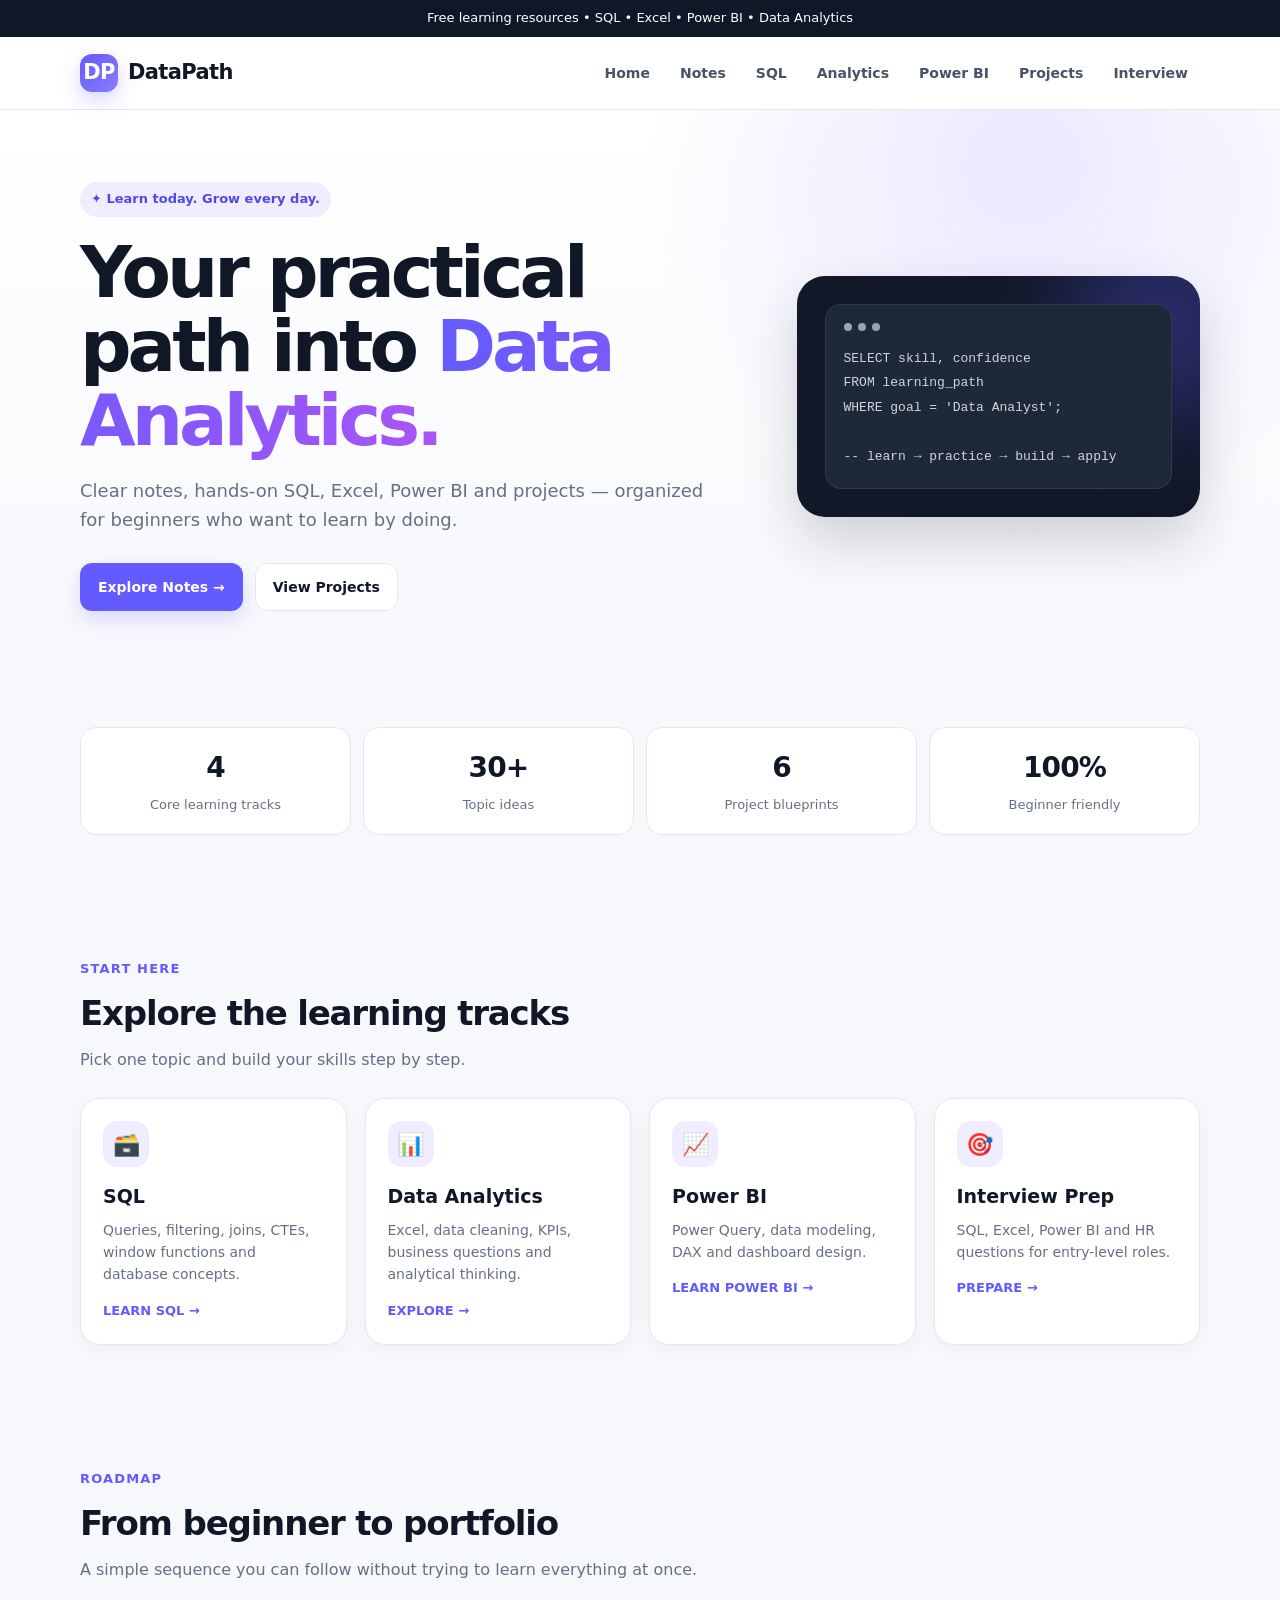
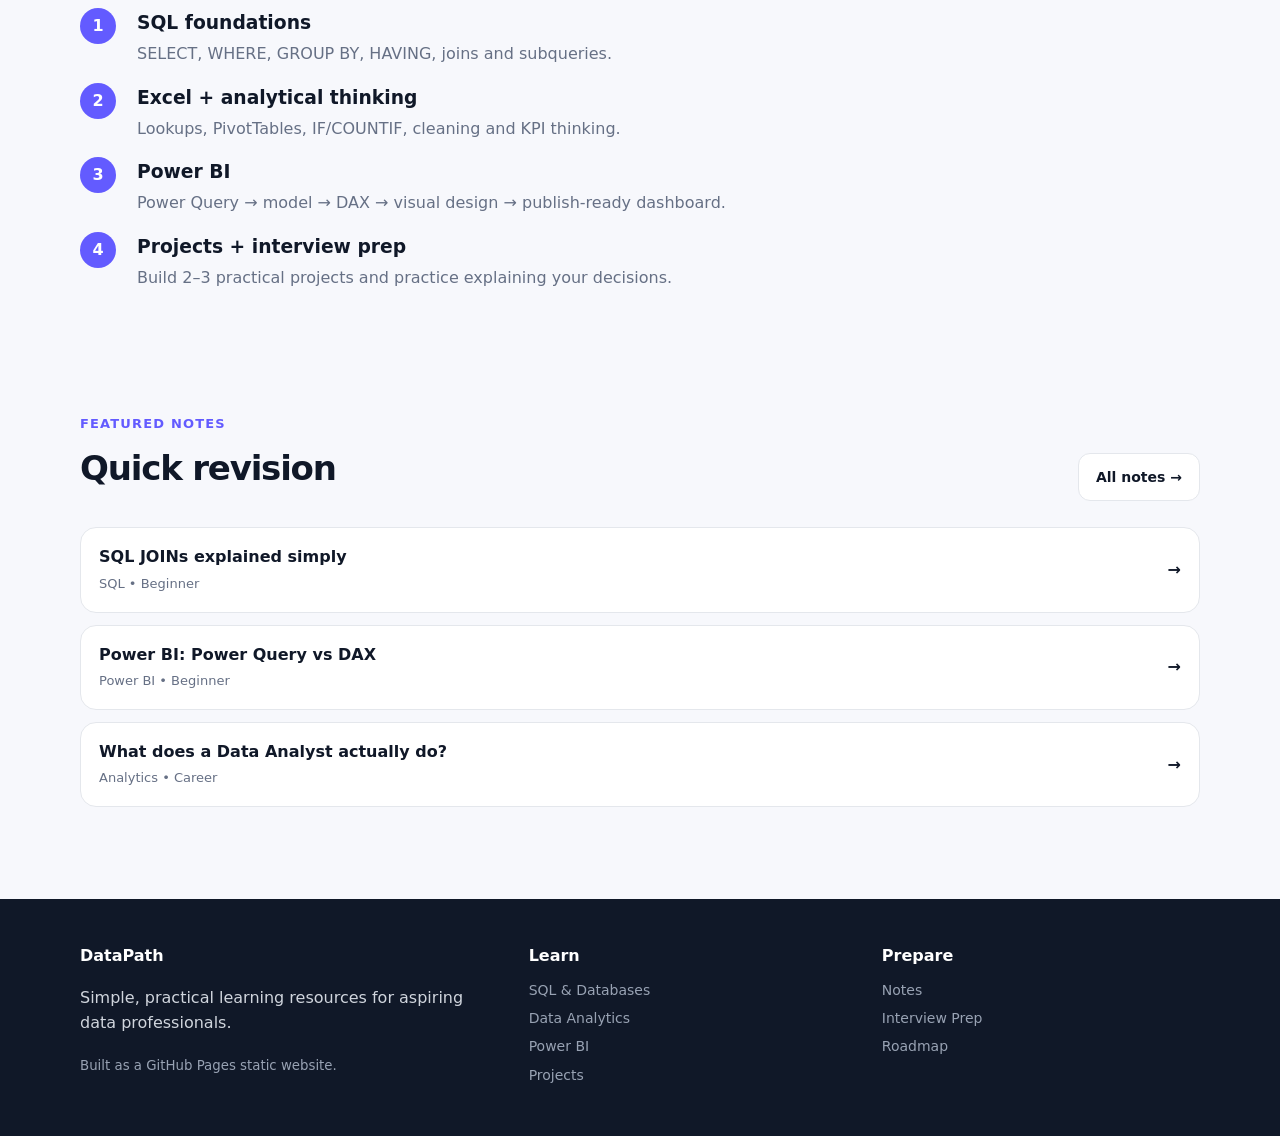
==== index.html @ 27630b2c "Add files via upload" ====
<!DOCTYPE html>
<html lang="en"><head><meta charset="UTF-8"><meta name="viewport" content="width=device-width,initial-scale=1.0">
<title>Home | DataPath</title><meta name="description" content="Practical SQL, Data Analytics and Power BI learning resources.">
<link rel="stylesheet" href="style.css"></head><body>
<div class="topbar">Free learning resources • SQL • Excel • Power BI • Data Analytics</div>
<nav class="nav">
  <div class="container nav-inner">
    <a class="brand" href="index.html"><span class="logo">DP</span>DataPath</a>
    <button class="menu-btn" aria-label="Open menu">☰</button>
    <div class="navlinks">
      <a href="index.html">Home</a>
      <a href="notes.html">Notes</a>
      <a href="sql.html">SQL</a>
      <a href="analytics.html">Analytics</a>
      <a href="powerbi.html">Power BI</a>
      <a href="projects.html">Projects</a>
      <a href="interview.html">Interview</a>
    </div>
  </div>
</nav>

<section class="hero"><div class="container hero-grid">
  <div>
    <span class="eyebrow">✦ Learn today. Grow every day.</span>
    <h1>Your practical path into <span class="gradient">Data Analytics.</span></h1>
    <p>Clear notes, hands-on SQL, Excel, Power BI and projects — organized for beginners who want to learn by doing.</p>
    <div class="actions"><a class="btn btn-primary" href="notes.html">Explore Notes →</a><a class="btn btn-secondary" href="projects.html">View Projects</a></div>
  </div>
  <div class="hero-card"><div class="code-window"><div class="dots"><span class="dot"></span><span class="dot"></span><span class="dot"></span></div>
  <div class="code">SELECT skill, confidence<br>FROM learning_path<br>WHERE goal = 'Data Analyst';<br><br>-- learn → practice → build → apply</div></div></div>
</div></section>

<section class="section"><div class="container">
  <div class="stats"><div class="stat"><strong>4</strong><span>Core learning tracks</span></div><div class="stat"><strong>30+</strong><span>Topic ideas</span></div><div class="stat"><strong>6</strong><span>Project blueprints</span></div><div class="stat"><strong>100%</strong><span>Beginner friendly</span></div></div>
</div></section>

<section class="section"><div class="container">
 <div class="section-head"><div><div class="kicker">Start here</div><h2>Explore the learning tracks</h2><p class="lead">Pick one topic and build your skills step by step.</p></div></div>
 <div class="grid grid-4">
  <div class="card"><div class="icon">🗃️</div><h3>SQL</h3><p>Queries, filtering, joins, CTEs, window functions and database concepts.</p><a class="card-link" href="sql.html">LEARN SQL →</a></div>
  <div class="card"><div class="icon">📊</div><h3>Data Analytics</h3><p>Excel, data cleaning, KPIs, business questions and analytical thinking.</p><a class="card-link" href="analytics.html">EXPLORE →</a></div>
  <div class="card"><div class="icon">📈</div><h3>Power BI</h3><p>Power Query, data modeling, DAX and dashboard design.</p><a class="card-link" href="powerbi.html">LEARN POWER BI →</a></div>
  <div class="card"><div class="icon">🎯</div><h3>Interview Prep</h3><p>SQL, Excel, Power BI and HR questions for entry-level roles.</p><a class="card-link" href="interview.html">PREPARE →</a></div>
 </div>
</div></section>

<section class="section" id="roadmap"><div class="container">
 <div class="section-head"><div><div class="kicker">Roadmap</div><h2>From beginner to portfolio</h2><p class="lead">A simple sequence you can follow without trying to learn everything at once.</p></div></div>
 <div class="timeline">
  <div class="step"><div class="step-num">1</div><div><h3>SQL foundations</h3><p>SELECT, WHERE, GROUP BY, HAVING, joins and subqueries.</p></div></div>
  <div class="step"><div class="step-num">2</div><div><h3>Excel + analytical thinking</h3><p>Lookups, PivotTables, IF/COUNTIF, cleaning and KPI thinking.</p></div></div>
  <div class="step"><div class="step-num">3</div><div><h3>Power BI</h3><p>Power Query → model → DAX → visual design → publish-ready dashboard.</p></div></div>
  <div class="step"><div class="step-num">4</div><div><h3>Projects + interview prep</h3><p>Build 2–3 practical projects and practice explaining your decisions.</p></div></div>
 </div>
</div></section>

<section class="section"><div class="container">
 <div class="section-head"><div><div class="kicker">Featured notes</div><h2>Quick revision</h2></div><a class="btn btn-secondary" href="notes.html">All notes →</a></div>
 <div class="note-list">
  <a class="note" href="sql.html"><span><span class="note-title">SQL JOINs explained simply</span><br><span class="note-meta">SQL • Beginner</span></span><b>→</b></a>
  <a class="note" href="powerbi.html"><span><span class="note-title">Power BI: Power Query vs DAX</span><br><span class="note-meta">Power BI • Beginner</span></span><b>→</b></a>
  <a class="note" href="analytics.html"><span><span class="note-title">What does a Data Analyst actually do?</span><br><span class="note-meta">Analytics • Career</span></span><b>→</b></a>
 </div>
</div></section>

<footer class="footer">
  <div class="container footer-grid">
    <div><div class="footer-title">DataPath</div><p>Simple, practical learning resources for aspiring data professionals.</p><small>Built as a GitHub Pages static website.</small></div>
    <div><div class="footer-title">Learn</div><a href="sql.html">SQL & Databases</a><a href="analytics.html">Data Analytics</a><a href="powerbi.html">Power BI</a><a href="projects.html">Projects</a></div>
    <div><div class="footer-title">Prepare</div><a href="notes.html">Notes</a><a href="interview.html">Interview Prep</a><a href="index.html#roadmap">Roadmap</a></div>
  </div>
</footer>
<script src="script.js"></script>
</body></html>
---- style.css ----
:root{
  --bg:#f7f8fc; --surface:#fff; --surface-2:#f1f4f9; --text:#101828;
  --muted:#667085; --line:#e4e7ec; --primary:#635bff; --primary-2:#5148e5;
  --accent:#16a34a; --shadow:0 14px 40px rgba(16,24,40,.08); --radius:20px;
}
*{box-sizing:border-box}
html{scroll-behavior:smooth}
body{margin:0;font-family:Inter,ui-sans-serif,system-ui,-apple-system,BlinkMacSystemFont,"Segoe UI",sans-serif;background:var(--bg);color:var(--text);line-height:1.6}
a{color:inherit}
.container{width:min(1120px,92%);margin:auto}
.topbar{background:#101828;color:#fff;font-size:13px;text-align:center;padding:8px 12px}
.nav{position:sticky;top:0;z-index:50;background:rgba(255,255,255,.94);backdrop-filter:blur(12px);border-bottom:1px solid var(--line)}
.nav-inner{min-height:72px;display:flex;align-items:center;justify-content:space-between;gap:20px}
.brand{display:flex;align-items:center;gap:10px;text-decoration:none;font-weight:850;letter-spacing:-.03em;font-size:21px}
.logo{width:38px;height:38px;border-radius:12px;background:linear-gradient(135deg,var(--primary),#8b7cff);color:#fff;display:grid;place-items:center;font-weight:900;box-shadow:0 8px 20px rgba(99,91,255,.25)}
.navlinks{display:flex;align-items:center;gap:6px}
.navlinks a{padding:10px 12px;text-decoration:none;color:#475467;font-size:14px;font-weight:650;border-radius:10px}
.navlinks a:hover,.navlinks a.active{background:#f2f0ff;color:var(--primary)}
.menu-btn{display:none;border:1px solid var(--line);background:#fff;border-radius:10px;padding:9px 11px;font-size:18px}
.hero{padding:72px 0 54px;background:radial-gradient(circle at 80% 10%,#ebe8ff 0,transparent 33%),linear-gradient(180deg,#fff 0,#f7f8fc 100%)}
.hero-grid{display:grid;grid-template-columns:1.25fr .75fr;gap:44px;align-items:center}
.eyebrow{display:inline-flex;align-items:center;gap:8px;padding:7px 11px;border-radius:999px;background:#efedff;color:#5148e5;font-weight:750;font-size:13px}
.hero h1{font-size:clamp(42px,6vw,72px);line-height:1.03;letter-spacing:-.055em;margin:18px 0 20px}
.gradient{background:linear-gradient(90deg,#635bff,#a855f7);-webkit-background-clip:text;background-clip:text;color:transparent}
.hero p{font-size:18px;color:var(--muted);max-width:650px}
.actions{display:flex;gap:12px;flex-wrap:wrap;margin-top:28px}
.btn{display:inline-flex;align-items:center;justify-content:center;gap:8px;padding:12px 17px;border-radius:12px;text-decoration:none;font-weight:750;font-size:14px;border:1px solid transparent;cursor:pointer}
.btn-primary{background:var(--primary);color:#fff;box-shadow:0 8px 20px rgba(99,91,255,.2)}
.btn-primary:hover{background:var(--primary-2)}
.btn-secondary{background:#fff;border-color:var(--line);color:var(--text)}
.hero-card{background:#111827;color:#fff;border-radius:28px;padding:28px;box-shadow:0 25px 55px rgba(16,24,40,.18);position:relative;overflow:hidden}
.hero-card:after{content:"";position:absolute;width:190px;height:190px;border-radius:50%;background:#635bff;filter:blur(55px);opacity:.35;right:-60px;top:-50px}
.code-window{position:relative;z-index:1;background:#1d2939;border:1px solid rgba(255,255,255,.08);border-radius:16px;padding:18px}
.dots{display:flex;gap:6px;margin-bottom:16px}.dot{width:8px;height:8px;border-radius:50%;background:#98a2b3}
.code{font-family:ui-monospace,SFMono-Regular,Menlo,monospace;font-size:13px;color:#d0d5dd;line-height:1.9}
.section{padding:62px 0}
.section-head{display:flex;justify-content:space-between;gap:20px;align-items:end;margin-bottom:26px}
.kicker{font-size:13px;font-weight:800;text-transform:uppercase;letter-spacing:.09em;color:var(--primary)}
h2{font-size:34px;letter-spacing:-.035em;margin:6px 0}
.lead{color:var(--muted);margin:0}
.grid{display:grid;gap:18px}
.grid-3{grid-template-columns:repeat(3,1fr)}
.grid-4{grid-template-columns:repeat(4,1fr)}
.card{background:var(--surface);border:1px solid var(--line);border-radius:var(--radius);padding:22px;box-shadow:0 5px 18px rgba(16,24,40,.035)}
.card:hover{box-shadow:var(--shadow);transform:translateY(-2px);transition:.2s}
.icon{width:46px;height:46px;border-radius:14px;background:#efedff;display:grid;place-items:center;font-size:22px;margin-bottom:14px}
.card h3{margin:0 0 7px;font-size:19px}
.card p{margin:0;color:var(--muted);font-size:14px}
.card-link{display:inline-flex;margin-top:15px;color:var(--primary);text-decoration:none;font-size:13px;font-weight:800}
.stats{display:grid;grid-template-columns:repeat(4,1fr);gap:12px}
.stat{background:#fff;border:1px solid var(--line);border-radius:16px;padding:18px;text-align:center}
.stat strong{display:block;font-size:28px;letter-spacing:-.03em}.stat span{color:var(--muted);font-size:13px}
.note-list{display:grid;gap:12px}
.note{display:flex;justify-content:space-between;gap:18px;align-items:center;background:#fff;border:1px solid var(--line);border-radius:16px;padding:16px 18px;text-decoration:none}
.note:hover{border-color:#c8c3ff}
.note-title{font-weight:750}.note-meta{color:var(--muted);font-size:13px}
.search{display:flex;gap:10px;margin:20px 0 28px}.search input{flex:1;padding:14px 16px;border:1px solid var(--line);border-radius:13px;font:inherit;outline:none}.search input:focus{border-color:var(--primary);box-shadow:0 0 0 4px #efedff}
.page-hero{padding:52px 0 38px;background:#fff;border-bottom:1px solid var(--line)}
.breadcrumb{color:var(--muted);font-size:13px;margin-bottom:12px}.page-hero h1{font-size:48px;line-height:1.1;letter-spacing:-.045em;margin:0 0 10px}.page-hero p{color:var(--muted);max-width:720px}
.topic-row{display:flex;gap:8px;flex-wrap:wrap;margin-top:18px}.tag{background:#f2f4f7;border:1px solid var(--line);padding:6px 10px;border-radius:999px;font-size:12px;font-weight:700}
.project{display:flex;flex-direction:column;height:100%}.project .spacer{flex:1}
.callout{padding:20px;border-radius:16px;background:#f0fdf4;border:1px solid #bbf7d0;color:#166534}
.timeline{display:grid;gap:16px}.step{display:grid;grid-template-columns:42px 1fr;gap:15px;align-items:start}.step-num{width:36px;height:36px;border-radius:50%;background:var(--primary);color:#fff;display:grid;place-items:center;font-weight:800}.step h3{margin:0 0 3px}.step p{margin:0;color:var(--muted)}
footer{margin-top:30px;background:#101828;color:#d0d5dd;padding:44px 0}.footer-grid{display:grid;grid-template-columns:1.3fr 1fr 1fr;gap:35px}.footer-title{color:#fff;font-weight:800;margin-bottom:10px}.footer a{color:#98a2b3;text-decoration:none;display:block;margin:6px 0;font-size:14px}.footer small{color:#98a2b3}
.empty{display:none;padding:28px;text-align:center;color:var(--muted);background:#fff;border:1px dashed var(--line);border-radius:16px}
@media(max-width:850px){
 .hero-grid{grid-template-columns:1fr}.hero-card{max-width:650px}
 .grid-3{grid-template-columns:1fr 1fr}.grid-4{grid-template-columns:1fr 1fr}
 .stats{grid-template-columns:1fr 1fr}.footer-grid{grid-template-columns:1fr 1fr}
 .menu-btn{display:block}.navlinks{display:none;position:absolute;left:4%;right:4%;top:68px;background:#fff;border:1px solid var(--line);border-radius:16px;padding:10px;box-shadow:var(--shadow);flex-direction:column;align-items:stretch}.navlinks.open{display:flex}.navlinks a{display:block}
}
@media(max-width:560px){
 .hero{padding-top:48px}.hero h1{font-size:43px}.page-hero h1{font-size:38px}
 .grid-3,.grid-4,.stats,.footer-grid{grid-template-columns:1fr}.section{padding:45px 0}.section-head{display:block}
}
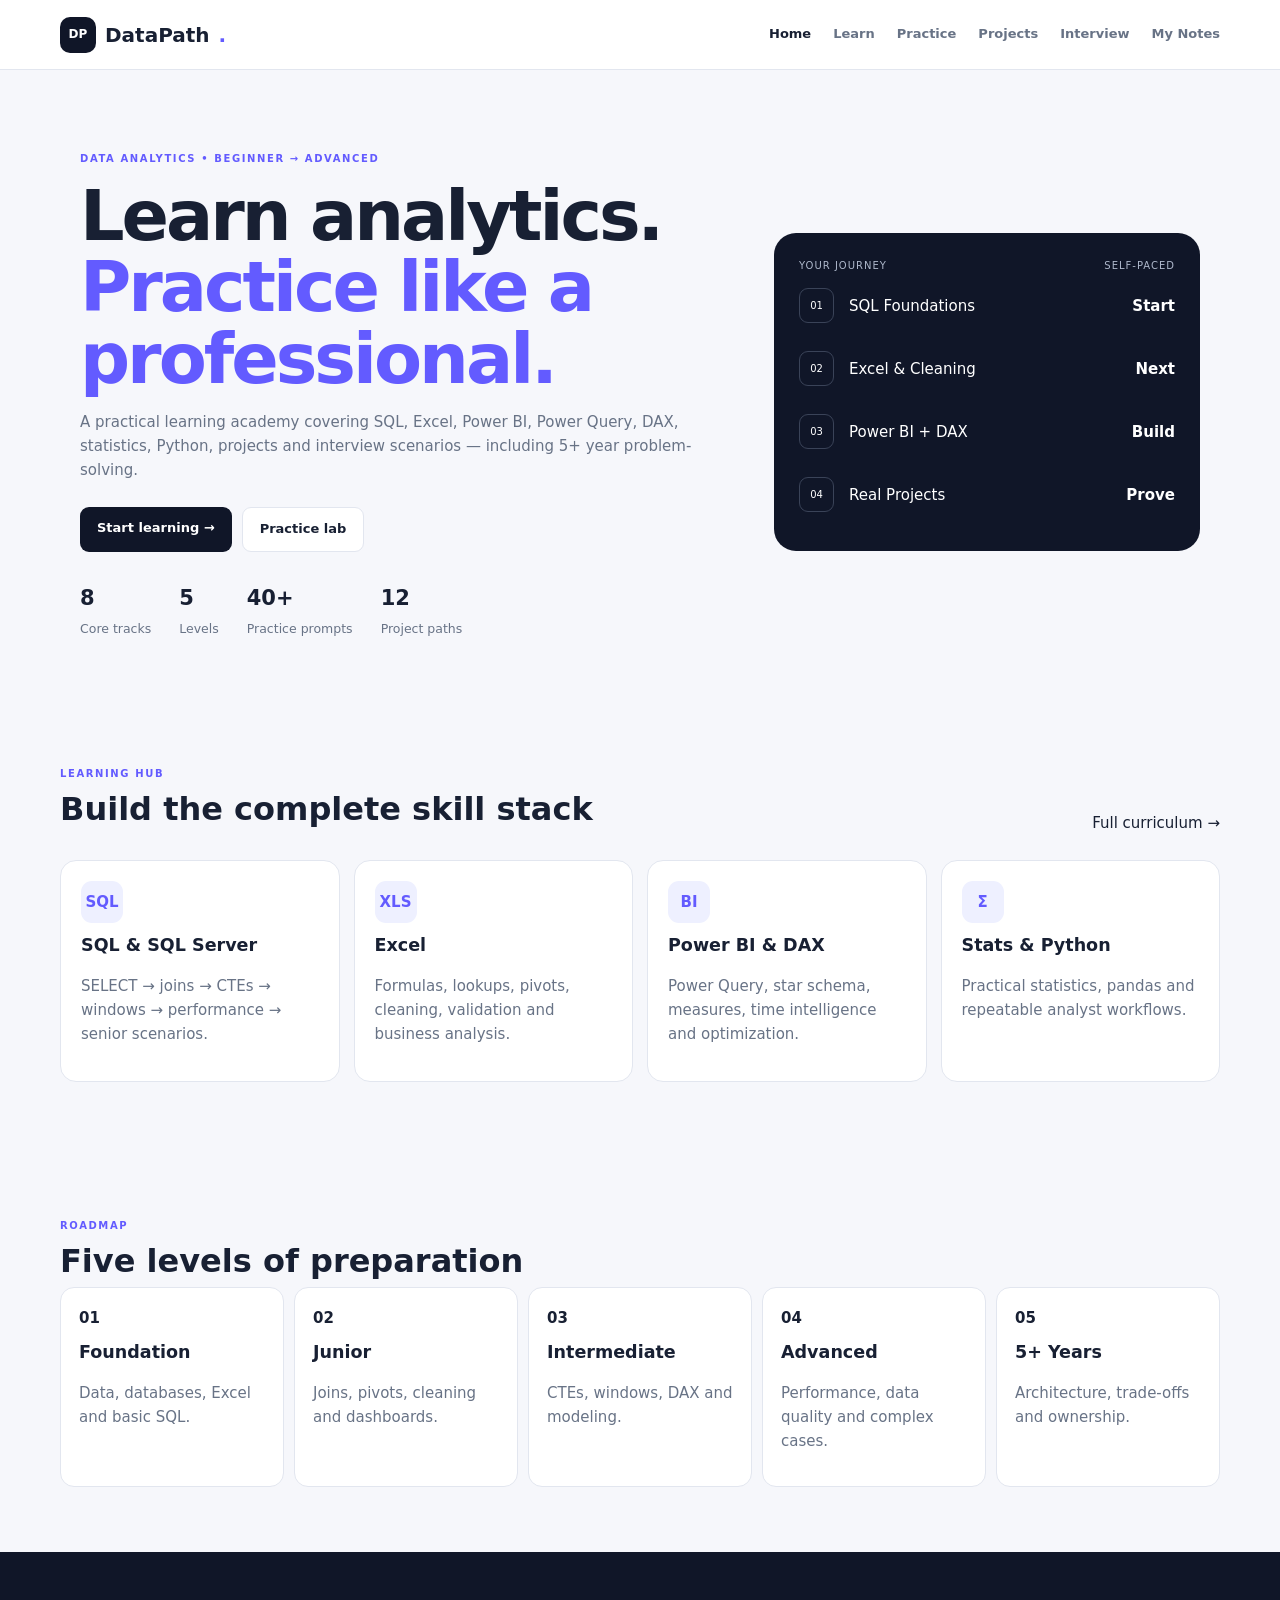
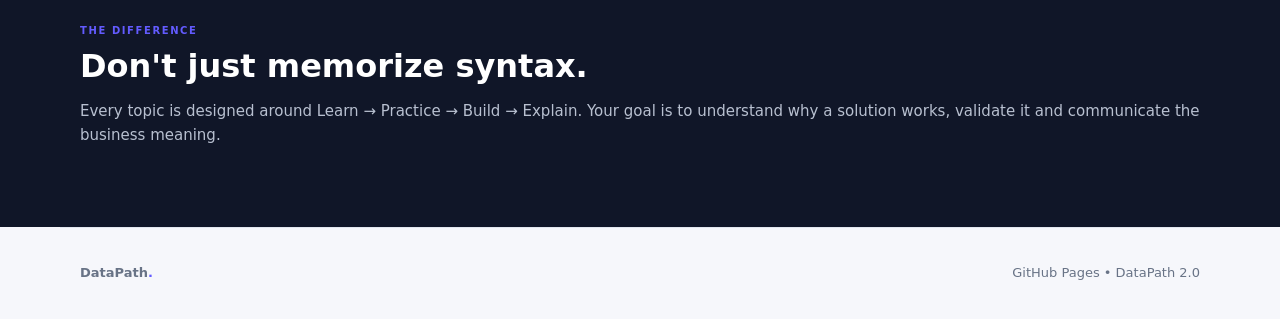
==== commit 475591d8: "Add files via upload" ====
--- a/index.html
+++ b/index.html
@@ -1,74 +1 @@
-<!DOCTYPE html>
-<html lang="en"><head><meta charset="UTF-8"><meta name="viewport" content="width=device-width,initial-scale=1.0">
-<title>Home | DataPath</title><meta name="description" content="Practical SQL, Data Analytics and Power BI learning resources.">
-<link rel="stylesheet" href="style.css"></head><body>
-<div class="topbar">Free learning resources • SQL • Excel • Power BI • Data Analytics</div>
-<nav class="nav">
-  <div class="container nav-inner">
-    <a class="brand" href="index.html"><span class="logo">DP</span>DataPath</a>
-    <button class="menu-btn" aria-label="Open menu">☰</button>
-    <div class="navlinks">
-      <a href="index.html">Home</a>
-      <a href="notes.html">Notes</a>
-      <a href="sql.html">SQL</a>
-      <a href="analytics.html">Analytics</a>
-      <a href="powerbi.html">Power BI</a>
-      <a href="projects.html">Projects</a>
-      <a href="interview.html">Interview</a>
-    </div>
-  </div>
-</nav>
-
-<section class="hero"><div class="container hero-grid">
-  <div>
-    <span class="eyebrow">✦ Learn today. Grow every day.</span>
-    <h1>Your practical path into <span class="gradient">Data Analytics.</span></h1>
-    <p>Clear notes, hands-on SQL, Excel, Power BI and projects — organized for beginners who want to learn by doing.</p>
-    <div class="actions"><a class="btn btn-primary" href="notes.html">Explore Notes →</a><a class="btn btn-secondary" href="projects.html">View Projects</a></div>
-  </div>
-  <div class="hero-card"><div class="code-window"><div class="dots"><span class="dot"></span><span class="dot"></span><span class="dot"></span></div>
-  <div class="code">SELECT skill, confidence<br>FROM learning_path<br>WHERE goal = 'Data Analyst';<br><br>-- learn → practice → build → apply</div></div></div>
-</div></section>
-
-<section class="section"><div class="container">
-  <div class="stats"><div class="stat"><strong>4</strong><span>Core learning tracks</span></div><div class="stat"><strong>30+</strong><span>Topic ideas</span></div><div class="stat"><strong>6</strong><span>Project blueprints</span></div><div class="stat"><strong>100%</strong><span>Beginner friendly</span></div></div>
-</div></section>
-
-<section class="section"><div class="container">
- <div class="section-head"><div><div class="kicker">Start here</div><h2>Explore the learning tracks</h2><p class="lead">Pick one topic and build your skills step by step.</p></div></div>
- <div class="grid grid-4">
-  <div class="card"><div class="icon">🗃️</div><h3>SQL</h3><p>Queries, filtering, joins, CTEs, window functions and database concepts.</p><a class="card-link" href="sql.html">LEARN SQL →</a></div>
-  <div class="card"><div class="icon">📊</div><h3>Data Analytics</h3><p>Excel, data cleaning, KPIs, business questions and analytical thinking.</p><a class="card-link" href="analytics.html">EXPLORE →</a></div>
-  <div class="card"><div class="icon">📈</div><h3>Power BI</h3><p>Power Query, data modeling, DAX and dashboard design.</p><a class="card-link" href="powerbi.html">LEARN POWER BI →</a></div>
-  <div class="card"><div class="icon">🎯</div><h3>Interview Prep</h3><p>SQL, Excel, Power BI and HR questions for entry-level roles.</p><a class="card-link" href="interview.html">PREPARE →</a></div>
- </div>
-</div></section>
-
-<section class="section" id="roadmap"><div class="container">
- <div class="section-head"><div><div class="kicker">Roadmap</div><h2>From beginner to portfolio</h2><p class="lead">A simple sequence you can follow without trying to learn everything at once.</p></div></div>
- <div class="timeline">
-  <div class="step"><div class="step-num">1</div><div><h3>SQL foundations</h3><p>SELECT, WHERE, GROUP BY, HAVING, joins and subqueries.</p></div></div>
-  <div class="step"><div class="step-num">2</div><div><h3>Excel + analytical thinking</h3><p>Lookups, PivotTables, IF/COUNTIF, cleaning and KPI thinking.</p></div></div>
-  <div class="step"><div class="step-num">3</div><div><h3>Power BI</h3><p>Power Query → model → DAX → visual design → publish-ready dashboard.</p></div></div>
-  <div class="step"><div class="step-num">4</div><div><h3>Projects + interview prep</h3><p>Build 2–3 practical projects and practice explaining your decisions.</p></div></div>
- </div>
-</div></section>
-
-<section class="section"><div class="container">
- <div class="section-head"><div><div class="kicker">Featured notes</div><h2>Quick revision</h2></div><a class="btn btn-secondary" href="notes.html">All notes →</a></div>
- <div class="note-list">
-  <a class="note" href="sql.html"><span><span class="note-title">SQL JOINs explained simply</span><br><span class="note-meta">SQL • Beginner</span></span><b>→</b></a>
-  <a class="note" href="powerbi.html"><span><span class="note-title">Power BI: Power Query vs DAX</span><br><span class="note-meta">Power BI • Beginner</span></span><b>→</b></a>
-  <a class="note" href="analytics.html"><span><span class="note-title">What does a Data Analyst actually do?</span><br><span class="note-meta">Analytics • Career</span></span><b>→</b></a>
- </div>
-</div></section>
-
-<footer class="footer">
-  <div class="container footer-grid">
-    <div><div class="footer-title">DataPath</div><p>Simple, practical learning resources for aspiring data professionals.</p><small>Built as a GitHub Pages static website.</small></div>
-    <div><div class="footer-title">Learn</div><a href="sql.html">SQL & Databases</a><a href="analytics.html">Data Analytics</a><a href="powerbi.html">Power BI</a><a href="projects.html">Projects</a></div>
-    <div><div class="footer-title">Prepare</div><a href="notes.html">Notes</a><a href="interview.html">Interview Prep</a><a href="index.html#roadmap">Roadmap</a></div>
-  </div>
-</footer>
-<script src="script.js"></script>
-</body></html>
+<!doctype html><html><head><meta charset="utf-8"><meta name="viewport" content="width=device-width,initial-scale=1"><title>DataPath 2.0</title><link rel="stylesheet" href="style.css"></head><body><header class="nav"><a class="brand" href="index.html"><span class="logo">DP</span>DataPath<span class="dot">.</span></a><nav><a class="active" href="index.html">Home</a><a href="learn.html">Learn</a><a href="practice.html">Practice</a><a href="projects.html">Projects</a><a href="interview.html">Interview</a><a href="notes.html">My Notes</a></nav><button class="menu" onclick="menu()">☰</button></header><div id="mobile" class="mobile"><a href="index.html">Home</a><a href="learn.html">Learn</a><a href="practice.html">Practice</a><a href="projects.html">Projects</a><a href="interview.html">Interview</a><a href="notes.html">My Notes</a></div><main><section class="wrap hero"><div><span class="eyebrow">DATA ANALYTICS • BEGINNER → ADVANCED</span><h1>Learn analytics.<br><span>Practice like a professional.</span></h1><p>A practical learning academy covering SQL, Excel, Power BI, Power Query, DAX, statistics, Python, projects and interview scenarios — including 5+ year problem-solving.</p><div class="buttons"><a class="btn primary" href="learn.html">Start learning →</a><a class="btn secondary" href="practice.html">Practice lab</a></div><div class="stats"><div><b>8</b><small>Core tracks</small></div><div><b>5</b><small>Levels</small></div><div><b>40+</b><small>Practice prompts</small></div><div><b>12</b><small>Project paths</small></div></div></div><div class="journey"><div class="journey-top"><span>YOUR JOURNEY</span><span>SELF-PACED</span></div><div class="step"><i>01</i><span>SQL Foundations</span><b>Start</b></div><div class="step"><i>02</i><span>Excel & Cleaning</span><b>Next</b></div><div class="step"><i>03</i><span>Power BI + DAX</span><b>Build</b></div><div class="step"><i>04</i><span>Real Projects</span><b>Prove</b></div></div></section><section class="wrap section"><div class="section-head"><div><span class="eyebrow">LEARNING HUB</span><h2>Build the complete skill stack</h2></div><a href="learn.html">Full curriculum →</a></div><div class="grid"><a class="card" href="learn.html#sql"><span class="icon">SQL</span><h3>SQL & SQL Server</h3><p>SELECT → joins → CTEs → windows → performance → senior scenarios.</p></a><a class="card" href="learn.html#excel"><span class="icon">XLS</span><h3>Excel</h3><p>Formulas, lookups, pivots, cleaning, validation and business analysis.</p></a><a class="card" href="learn.html#bi"><span class="icon">BI</span><h3>Power BI & DAX</h3><p>Power Query, star schema, measures, time intelligence and optimization.</p></a><a class="card" href="learn.html#stats"><span class="icon">Σ</span><h3>Stats & Python</h3><p>Practical statistics, pandas and repeatable analyst workflows.</p></a></div></section><section class="wrap section"><span class="eyebrow">ROADMAP</span><h2>Five levels of preparation</h2><div class="levels"><div class="level"><b>01</b><h3>Foundation</h3><p>Data, databases, Excel and basic SQL.</p></div><div class="level"><b>02</b><h3>Junior</h3><p>Joins, pivots, cleaning and dashboards.</p></div><div class="level"><b>03</b><h3>Intermediate</h3><p>CTEs, windows, DAX and modeling.</p></div><div class="level"><b>04</b><h3>Advanced</h3><p>Performance, data quality and complex cases.</p></div><div class="level"><b>05</b><h3>5+ Years</h3><p>Architecture, trade-offs and ownership.</p></div></div></section><section class="dark section"><span class="eyebrow">THE DIFFERENCE</span><h2>Don't just memorize syntax.</h2><p>Every topic is designed around Learn → Practice → Build → Explain. Your goal is to understand why a solution works, validate it and communicate the business meaning.</p></section></main><footer><b>DataPath<span class="dot">.</span></b><span>GitHub Pages • DataPath 2.0</span></footer><script src="script.js"></script></body></html>
--- a/style.css
+++ b/style.css
@@ -1,75 +1 @@
-:root{
-  --bg:#f7f8fc; --surface:#fff; --surface-2:#f1f4f9; --text:#101828;
-  --muted:#667085; --line:#e4e7ec; --primary:#635bff; --primary-2:#5148e5;
-  --accent:#16a34a; --shadow:0 14px 40px rgba(16,24,40,.08); --radius:20px;
-}
-*{box-sizing:border-box}
-html{scroll-behavior:smooth}
-body{margin:0;font-family:Inter,ui-sans-serif,system-ui,-apple-system,BlinkMacSystemFont,"Segoe UI",sans-serif;background:var(--bg);color:var(--text);line-height:1.6}
-a{color:inherit}
-.container{width:min(1120px,92%);margin:auto}
-.topbar{background:#101828;color:#fff;font-size:13px;text-align:center;padding:8px 12px}
-.nav{position:sticky;top:0;z-index:50;background:rgba(255,255,255,.94);backdrop-filter:blur(12px);border-bottom:1px solid var(--line)}
-.nav-inner{min-height:72px;display:flex;align-items:center;justify-content:space-between;gap:20px}
-.brand{display:flex;align-items:center;gap:10px;text-decoration:none;font-weight:850;letter-spacing:-.03em;font-size:21px}
-.logo{width:38px;height:38px;border-radius:12px;background:linear-gradient(135deg,var(--primary),#8b7cff);color:#fff;display:grid;place-items:center;font-weight:900;box-shadow:0 8px 20px rgba(99,91,255,.25)}
-.navlinks{display:flex;align-items:center;gap:6px}
-.navlinks a{padding:10px 12px;text-decoration:none;color:#475467;font-size:14px;font-weight:650;border-radius:10px}
-.navlinks a:hover,.navlinks a.active{background:#f2f0ff;color:var(--primary)}
-.menu-btn{display:none;border:1px solid var(--line);background:#fff;border-radius:10px;padding:9px 11px;font-size:18px}
-.hero{padding:72px 0 54px;background:radial-gradient(circle at 80% 10%,#ebe8ff 0,transparent 33%),linear-gradient(180deg,#fff 0,#f7f8fc 100%)}
-.hero-grid{display:grid;grid-template-columns:1.25fr .75fr;gap:44px;align-items:center}
-.eyebrow{display:inline-flex;align-items:center;gap:8px;padding:7px 11px;border-radius:999px;background:#efedff;color:#5148e5;font-weight:750;font-size:13px}
-.hero h1{font-size:clamp(42px,6vw,72px);line-height:1.03;letter-spacing:-.055em;margin:18px 0 20px}
-.gradient{background:linear-gradient(90deg,#635bff,#a855f7);-webkit-background-clip:text;background-clip:text;color:transparent}
-.hero p{font-size:18px;color:var(--muted);max-width:650px}
-.actions{display:flex;gap:12px;flex-wrap:wrap;margin-top:28px}
-.btn{display:inline-flex;align-items:center;justify-content:center;gap:8px;padding:12px 17px;border-radius:12px;text-decoration:none;font-weight:750;font-size:14px;border:1px solid transparent;cursor:pointer}
-.btn-primary{background:var(--primary);color:#fff;box-shadow:0 8px 20px rgba(99,91,255,.2)}
-.btn-primary:hover{background:var(--primary-2)}
-.btn-secondary{background:#fff;border-color:var(--line);color:var(--text)}
-.hero-card{background:#111827;color:#fff;border-radius:28px;padding:28px;box-shadow:0 25px 55px rgba(16,24,40,.18);position:relative;overflow:hidden}
-.hero-card:after{content:"";position:absolute;width:190px;height:190px;border-radius:50%;background:#635bff;filter:blur(55px);opacity:.35;right:-60px;top:-50px}
-.code-window{position:relative;z-index:1;background:#1d2939;border:1px solid rgba(255,255,255,.08);border-radius:16px;padding:18px}
-.dots{display:flex;gap:6px;margin-bottom:16px}.dot{width:8px;height:8px;border-radius:50%;background:#98a2b3}
-.code{font-family:ui-monospace,SFMono-Regular,Menlo,monospace;font-size:13px;color:#d0d5dd;line-height:1.9}
-.section{padding:62px 0}
-.section-head{display:flex;justify-content:space-between;gap:20px;align-items:end;margin-bottom:26px}
-.kicker{font-size:13px;font-weight:800;text-transform:uppercase;letter-spacing:.09em;color:var(--primary)}
-h2{font-size:34px;letter-spacing:-.035em;margin:6px 0}
-.lead{color:var(--muted);margin:0}
-.grid{display:grid;gap:18px}
-.grid-3{grid-template-columns:repeat(3,1fr)}
-.grid-4{grid-template-columns:repeat(4,1fr)}
-.card{background:var(--surface);border:1px solid var(--line);border-radius:var(--radius);padding:22px;box-shadow:0 5px 18px rgba(16,24,40,.035)}
-.card:hover{box-shadow:var(--shadow);transform:translateY(-2px);transition:.2s}
-.icon{width:46px;height:46px;border-radius:14px;background:#efedff;display:grid;place-items:center;font-size:22px;margin-bottom:14px}
-.card h3{margin:0 0 7px;font-size:19px}
-.card p{margin:0;color:var(--muted);font-size:14px}
-.card-link{display:inline-flex;margin-top:15px;color:var(--primary);text-decoration:none;font-size:13px;font-weight:800}
-.stats{display:grid;grid-template-columns:repeat(4,1fr);gap:12px}
-.stat{background:#fff;border:1px solid var(--line);border-radius:16px;padding:18px;text-align:center}
-.stat strong{display:block;font-size:28px;letter-spacing:-.03em}.stat span{color:var(--muted);font-size:13px}
-.note-list{display:grid;gap:12px}
-.note{display:flex;justify-content:space-between;gap:18px;align-items:center;background:#fff;border:1px solid var(--line);border-radius:16px;padding:16px 18px;text-decoration:none}
-.note:hover{border-color:#c8c3ff}
-.note-title{font-weight:750}.note-meta{color:var(--muted);font-size:13px}
-.search{display:flex;gap:10px;margin:20px 0 28px}.search input{flex:1;padding:14px 16px;border:1px solid var(--line);border-radius:13px;font:inherit;outline:none}.search input:focus{border-color:var(--primary);box-shadow:0 0 0 4px #efedff}
-.page-hero{padding:52px 0 38px;background:#fff;border-bottom:1px solid var(--line)}
-.breadcrumb{color:var(--muted);font-size:13px;margin-bottom:12px}.page-hero h1{font-size:48px;line-height:1.1;letter-spacing:-.045em;margin:0 0 10px}.page-hero p{color:var(--muted);max-width:720px}
-.topic-row{display:flex;gap:8px;flex-wrap:wrap;margin-top:18px}.tag{background:#f2f4f7;border:1px solid var(--line);padding:6px 10px;border-radius:999px;font-size:12px;font-weight:700}
-.project{display:flex;flex-direction:column;height:100%}.project .spacer{flex:1}
-.callout{padding:20px;border-radius:16px;background:#f0fdf4;border:1px solid #bbf7d0;color:#166534}
-.timeline{display:grid;gap:16px}.step{display:grid;grid-template-columns:42px 1fr;gap:15px;align-items:start}.step-num{width:36px;height:36px;border-radius:50%;background:var(--primary);color:#fff;display:grid;place-items:center;font-weight:800}.step h3{margin:0 0 3px}.step p{margin:0;color:var(--muted)}
-footer{margin-top:30px;background:#101828;color:#d0d5dd;padding:44px 0}.footer-grid{display:grid;grid-template-columns:1.3fr 1fr 1fr;gap:35px}.footer-title{color:#fff;font-weight:800;margin-bottom:10px}.footer a{color:#98a2b3;text-decoration:none;display:block;margin:6px 0;font-size:14px}.footer small{color:#98a2b3}
-.empty{display:none;padding:28px;text-align:center;color:var(--muted);background:#fff;border:1px dashed var(--line);border-radius:16px}
-@media(max-width:850px){
- .hero-grid{grid-template-columns:1fr}.hero-card{max-width:650px}
- .grid-3{grid-template-columns:1fr 1fr}.grid-4{grid-template-columns:1fr 1fr}
- .stats{grid-template-columns:1fr 1fr}.footer-grid{grid-template-columns:1fr 1fr}
- .menu-btn{display:block}.navlinks{display:none;position:absolute;left:4%;right:4%;top:68px;background:#fff;border:1px solid var(--line);border-radius:16px;padding:10px;box-shadow:var(--shadow);flex-direction:column;align-items:stretch}.navlinks.open{display:flex}.navlinks a{display:block}
-}
-@media(max-width:560px){
- .hero{padding-top:48px}.hero h1{font-size:43px}.page-hero h1{font-size:38px}
- .grid-3,.grid-4,.stats,.footer-grid{grid-template-columns:1fr}.section{padding:45px 0}.section-head{display:block}
-}
+:root{--bg:#f6f7fb;--card:#fff;--ink:#182033;--muted:#687386;--line:#e2e6ef;--accent:#635bff;--dark:#101628;--green:#159a67}*{box-sizing:border-box}body{margin:0;background:var(--bg);color:var(--ink);font:15px/1.6 Inter,system-ui,-apple-system,Segoe UI,sans-serif}a{text-decoration:none;color:inherit}.nav{height:70px;background:#fff;border-bottom:1px solid var(--line);display:flex;align-items:center;justify-content:space-between;padding:0 max(20px,calc((100% - 1160px)/2));position:sticky;top:0;z-index:5}.brand{font-size:20px;font-weight:850;display:flex;gap:9px;align-items:center}.logo{width:36px;height:36px;border-radius:10px;background:var(--dark);color:#fff;display:grid;place-items:center;font-size:12px}.dot{color:var(--accent)}nav{display:flex;gap:22px;color:var(--muted);font-size:13px;font-weight:650}nav a:hover,.active{color:var(--ink)}.menu{display:none;background:none;border:0;font-size:24px}.mobile{display:none;background:#fff;border-bottom:1px solid var(--line);padding:10px 20px}.mobile a{display:block;padding:7px;font-weight:700}.wrap{max-width:1160px;margin:auto;padding:55px 20px}.hero{display:grid;grid-template-columns:1.2fr .8fr;gap:55px;align-items:center;padding-top:75px}.eyebrow{font-size:10px;letter-spacing:1.6px;font-weight:850;color:var(--accent)}h1{font-size:clamp(42px,6vw,70px);line-height:1.02;letter-spacing:-3px;margin:12px 0}h2{font-size:32px;line-height:1.1;margin:8px 0}h3{margin:8px 0 4px}.hero h1 span{color:var(--accent)}p{color:var(--muted)}.buttons{display:flex;gap:10px;margin:25px 0}.btn{padding:11px 17px;border-radius:9px;font-weight:800;font-size:13px}.primary{background:var(--dark);color:#fff}.secondary{background:#fff;border:1px solid var(--line)}.stats{display:flex;gap:28px;margin-top:30px}.stats b{font-size:21px;display:block}.stats small{color:var(--muted)}.journey{background:var(--dark);color:#fff;border-radius:22px;padding:25px}.journey-top{display:flex;justify-content:space-between;font-size:10px;color:#aeb8cb;letter-spacing:1px}.step{display:grid;grid-template-columns:40px 1fr auto;gap:10px;align-items:center;padding:14px 0}.step i{font-style:normal;width:35px;height:35px;border:1px solid #3a4358;border-radius:9px;display:grid;place-items:center;font-size:10px}.step:first-of-type i{background:var(--accent);border-color:var(--accent)}.section{padding:65px 0}.section-head{display:flex;justify-content:space-between;align-items:end;margin-bottom:25px}.grid{display:grid;grid-template-columns:repeat(4,1fr);gap:14px}.card,.lesson,.project,.question,.interview,.note{background:var(--card);border:1px solid var(--line);border-radius:16px;padding:20px}.card:hover,.lesson:hover,.project:hover,.note:hover{transform:translateY(-2px);box-shadow:0 12px 28px #18203312}.icon{width:42px;height:42px;border-radius:11px;background:#eef0ff;color:var(--accent);display:grid;place-items:center;font-weight:900}.tag{font-size:10px;font-weight:850;color:var(--green);letter-spacing:1px}.levels{display:grid;grid-template-columns:repeat(5,1fr);gap:10px}.level{background:#fff;border:1px solid var(--line);padding:18px;border-radius:14px}.dark{background:var(--dark);color:#fff;max-width:none;padding-left:max(20px,calc((100% - 1120px)/2));padding-right:max(20px,calc((100% - 1120px)/2))}.dark p{color:#b8c0d0}.pagehero{padding:20px 0 35px}.pagehero h1{font-size:52px}.tabs{display:flex;gap:8px;flex-wrap:wrap;margin-bottom:30px}.tab{border:1px solid var(--line);background:#fff;padding:8px 13px;border-radius:8px;font-weight:750;cursor:pointer}.tab.active{background:var(--dark);color:#fff}.lesson-grid,.question-grid,.project-grid,.interview-grid,.notes-grid{display:grid;grid-template-columns:repeat(3,1fr);gap:14px}.topic{margin:50px 0}.topic-head{display:flex;gap:15px;align-items:center;margin-bottom:18px}.code{background:#101628;color:#e1e7f2;border-radius:15px;padding:20px;overflow:auto;margin-top:18px}.code pre{margin:0}.practice{display:flex;justify-content:space-between;gap:20px}.question pre{background:#f0f2f7;padding:12px;border-radius:8px;white-space:pre-wrap;font-size:12px}.question button{background:var(--dark);color:#fff;border:0;border-radius:7px;padding:8px 11px;cursor:pointer}.answer{display:none;background:#eaf8f2;border-left:3px solid var(--green);padding:10px;margin-top:10px;font-size:13px}.search{width:100%;padding:13px 15px;border:1px solid var(--line);border-radius:10px;background:#fff;font-size:15px;outline:0}.callout{margin-top:35px;background:#fff;border:1px solid var(--line);border-radius:16px;padding:23px}footer{max-width:1160px;margin:auto;padding:35px 20px;border-top:1px solid var(--line);display:flex;justify-content:space-between;color:var(--muted);font-size:13px}@media(max-width:850px){nav{display:none}.menu{display:block}.mobile.open{display:block}.hero{grid-template-columns:1fr;padding-top:45px}.grid,.levels{grid-template-columns:repeat(2,1fr)}.lesson-grid,.question-grid,.project-grid,.interview-grid,.notes-grid{grid-template-columns:1fr 1fr}.pagehero h1{font-size:42px}}@media(max-width:560px){.wrap{padding:40px 16px}.grid,.levels,.lesson-grid,.question-grid,.project-grid,.interview-grid,.notes-grid{grid-template-columns:1fr}.stats{display:grid;grid-template-columns:1fr 1fr}.buttons{flex-direction:column}.btn{text-align:center}footer{margin:0 16px;display:block}.section{padding:45px 0}}
